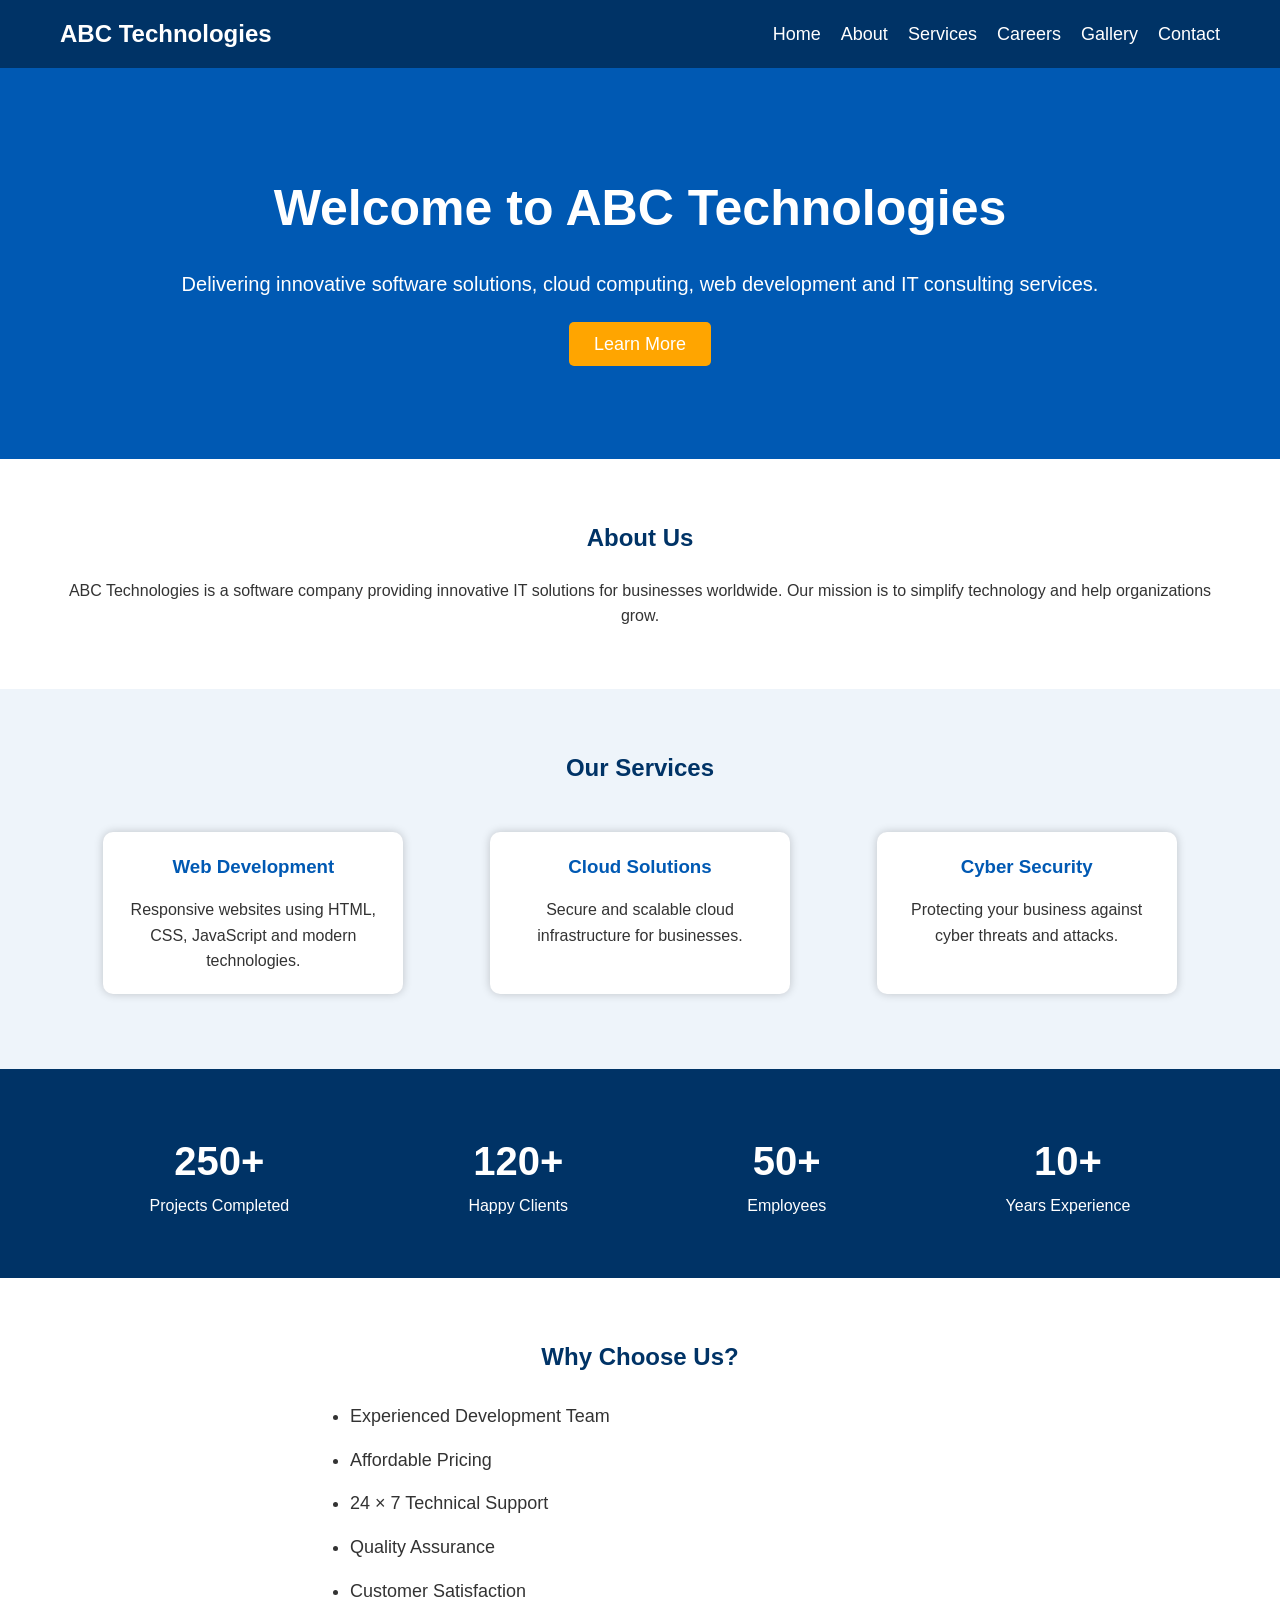
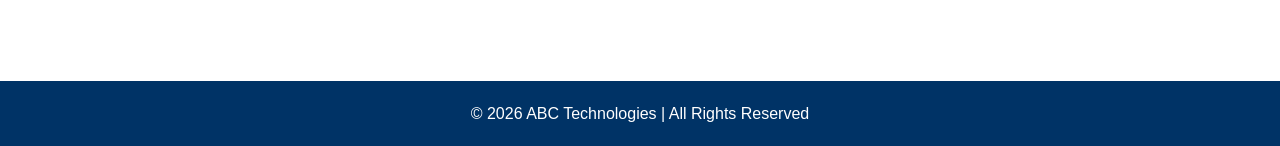
==== index.html @ d262c93c "Intial commit - Corporate Website" ====
<!DOCTYPE html>
<html lang="en">

<head>

    <meta charset="UTF-8">

    <meta name="viewport" content="width=device-width, initial-scale=1.0">

    <title>ABC Technologies</title>

    <link rel="stylesheet" href="css/style.css">

</head>

<body>

    <!-- Navigation -->

    <header>

        <nav class="navbar">

            <div class="logo">

                <h2>ABC Technologies</h2>

            </div>

            <ul class="nav-links">

                <li><a href="index.html">Home</a></li>

                <li><a href="about.html">About</a></li>

                <li><a href="services.html">Services</a></li>

                <li><a href="careers.html">Careers</a></li>

                <li><a href="gallery.html">Gallery</a></li>

                <li><a href="contact.html">Contact</a></li>

            </ul>

        </nav>

    </header>

    <!-- Hero Section -->

    <section class="hero">

        <h1>Welcome to ABC Technologies</h1>

        <p>

            Delivering innovative software solutions, cloud computing,

            web development and IT consulting services.

        </p>

        <a href="about.html" class="btn">Learn More</a>

    </section>

    <!-- About Preview -->

    <section class="about">

        <h2>About Us</h2>

        <p>

            ABC Technologies is a software company providing innovative

            IT solutions for businesses worldwide. Our mission is to

            simplify technology and help organizations grow.

        </p>

    </section>

    <!-- Services -->

    <section class="services">

        <h2>Our Services</h2>

        <div class="service-container">

            <div class="service-box">

                <h3>Web Development</h3>

                <p>

                    Responsive websites using HTML, CSS,

                    JavaScript and modern technologies.

                </p>

            </div>

            <div class="service-box">

                <h3>Cloud Solutions</h3>

                <p>

                    Secure and scalable cloud infrastructure

                    for businesses.

                </p>

            </div>

            <div class="service-box">

                <h3>Cyber Security</h3>

                <p>

                    Protecting your business against

                    cyber threats and attacks.

                </p>

            </div>

        </div>

    </section>

    <!-- Company Statistics -->

    <section class="stats">

        <div class="stat">

            <h2>250+</h2>

            <p>Projects Completed</p>

        </div>

        <div class="stat">

            <h2>120+</h2>

            <p>Happy Clients</p>

        </div>

        <div class="stat">

            <h2>50+</h2>

            <p>Employees</p>

        </div>

        <div class="stat">

            <h2>10+</h2>

            <p>Years Experience</p>

        </div>

    </section>

    <!-- Why Choose Us -->

    <section class="choose">

        <h2>Why Choose Us?</h2>

        <ul>

            <li>Experienced Development Team</li>

            <li>Affordable Pricing</li>

            <li>24 × 7 Technical Support</li>

            <li>Quality Assurance</li>

            <li>Customer Satisfaction</li>

        </ul>

    </section>

    <!-- Footer -->

    <footer>

        <p>

            © 2026 ABC Technologies | All Rights Reserved

        </p>

    </footer>

    <script src="js/script.js"></script>

</body>

</html>
---- css/style.css ----
/* ===========================
   GENERAL
=========================== */

*{
    margin:0;
    padding:0;
    box-sizing:border-box;
    font-family:Arial, Helvetica, sans-serif;
}

body{
    background:#f4f4f4;
    color:#333;
    line-height:1.6;
}

/* ===========================
   NAVIGATION
=========================== */

.navbar{

    display:flex;

    justify-content:space-between;

    align-items:center;

    background:#003366;

    padding:15px 60px;

}

.logo h2{

    color:white;

}

.nav-links{

    list-style:none;

    display:flex;

}

.nav-links li{

    margin-left:20px;

}

.nav-links a{

    color:white;

    text-decoration:none;

    font-size:18px;

}

.nav-links a:hover{

    color:orange;

}

/* ===========================
   HERO SECTION
=========================== */

.hero{

    text-align:center;

    padding:100px 20px;

    background:#0059b3;

    color:white;

}

.hero h1{

    font-size:50px;

    margin-bottom:20px;

}

.hero p{

    font-size:20px;

    margin-bottom:30px;

}

.btn{

    background:orange;

    color:white;

    padding:12px 25px;

    text-decoration:none;

    border-radius:5px;

    font-size:18px;

}

.btn:hover{

    background:#ff8800;

}

/* ===========================
   ABOUT
=========================== */

.about{

    padding:60px;

    text-align:center;

    background:white;

}

.about h2{

    color:#003366;

    margin-bottom:20px;

}

/* ===========================
   SERVICES
=========================== */

.services{

    padding:60px;

    background:#eef4fa;

    text-align:center;

}

.services h2{

    margin-bottom:30px;

    color:#003366;

}

.service-container{

    display:flex;

    justify-content:space-around;

    flex-wrap:wrap;

}

.service-box{

    width:300px;

    background:white;

    padding:20px;

    margin:15px;

    border-radius:10px;

    box-shadow:0px 0px 10px rgba(0,0,0,0.2);

}

.service-box:hover{

    transform:translateY(-5px);

    transition:0.3s;

}

.service-box h3{

    color:#0059b3;

    margin-bottom:15px;

}

/* ===========================
   STATISTICS
=========================== */

.stats{

    display:flex;

    justify-content:space-around;

    background:#003366;

    color:white;

    padding:60px;

    flex-wrap:wrap;

}

.stat{

    text-align:center;

}

.stat h2{

    font-size:40px;

}

/* ===========================
   WHY CHOOSE US
=========================== */

.choose{

    padding:60px;

    background:white;

}

.choose h2{

    text-align:center;

    color:#003366;

    margin-bottom:25px;

}

.choose ul{

    width:50%;

    margin:auto;

}

.choose li{

    margin:15px 0;

    font-size:18px;

}

/* ===========================
   FOOTER
=========================== */

footer{

    background:#003366;

    color:white;

    text-align:center;

    padding:20px;

}

/* ===========================
   RESPONSIVE
=========================== */

@media(max-width:768px){

.navbar{

    flex-direction:column;

}

.nav-links{

    flex-direction:column;

    text-align:center;

}

.nav-links li{

    margin:10px 0;

}

.service-container{

    flex-direction:column;

    align-items:center;

}

.stats{

    flex-direction:column;

}

.choose ul{

    width:90%;

}

.hero h1{

    font-size:35px;

}

.hero p{

    font-size:18px;

}

}
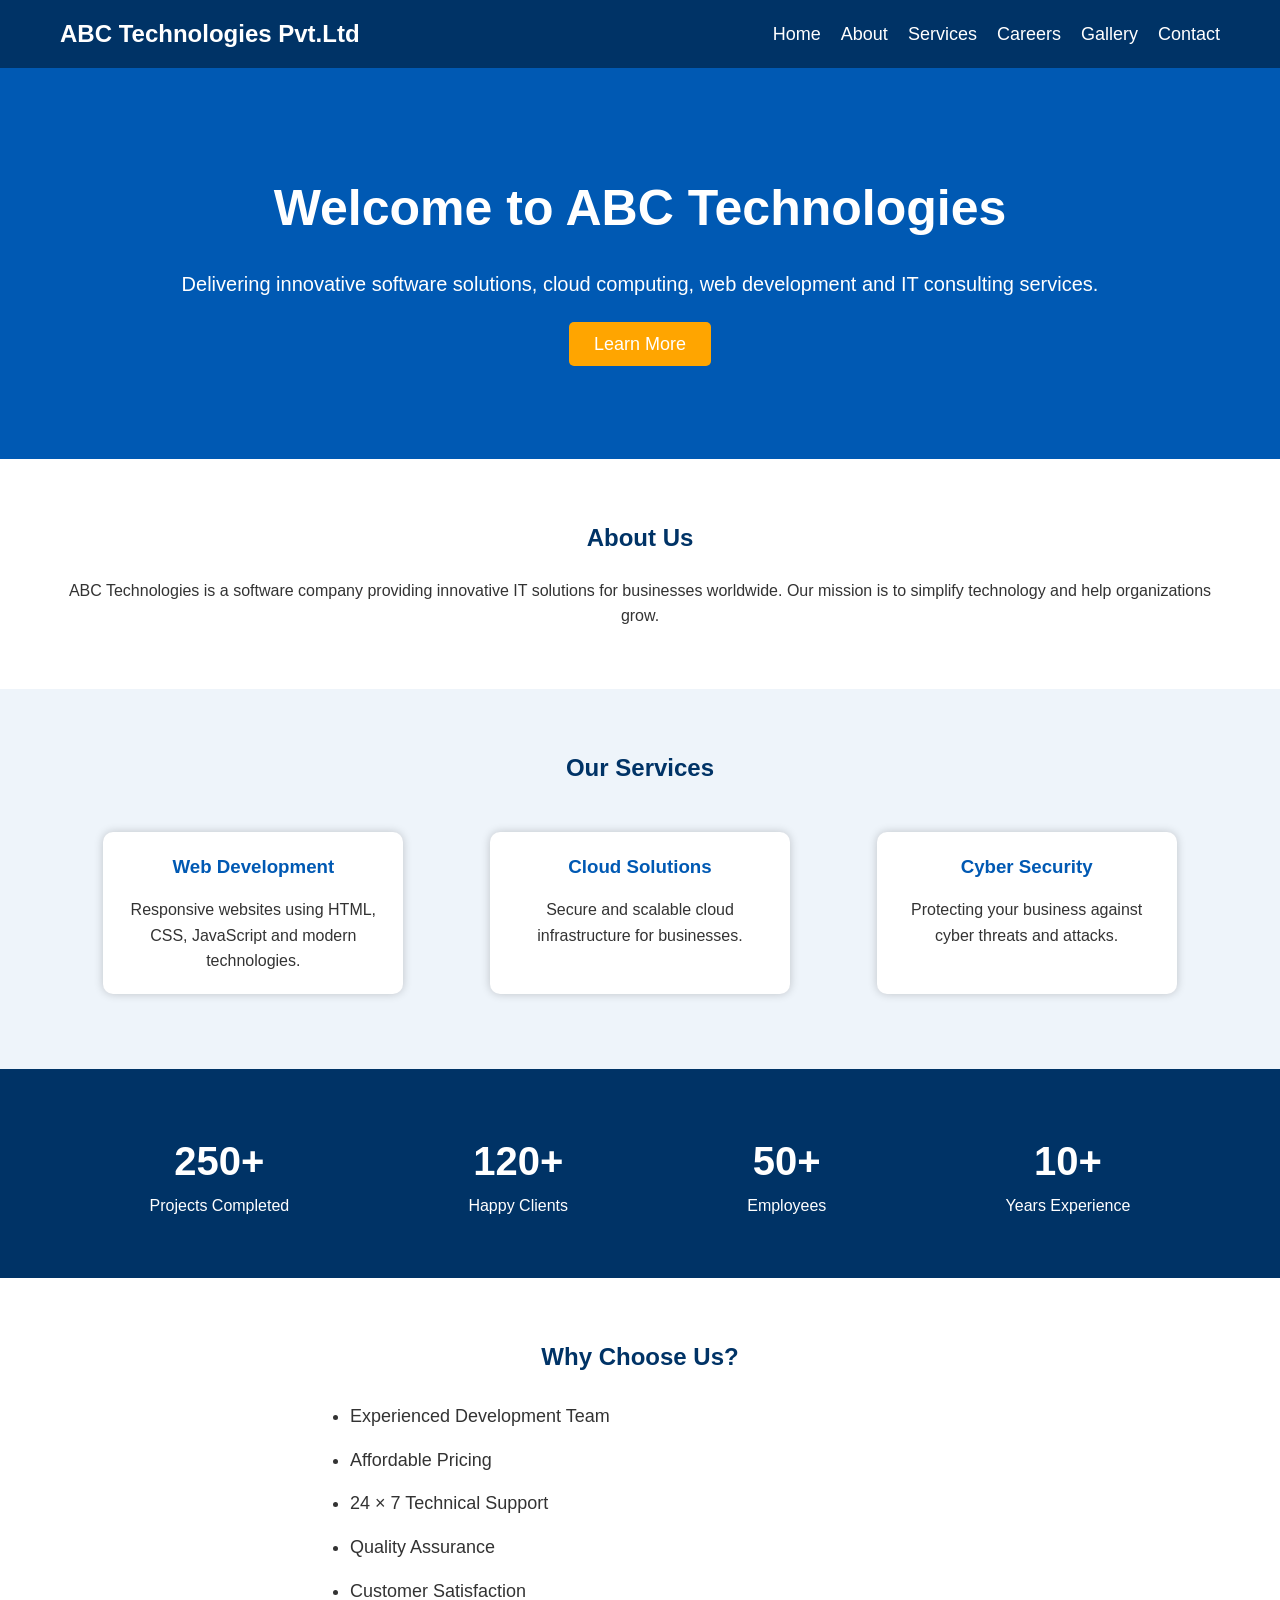
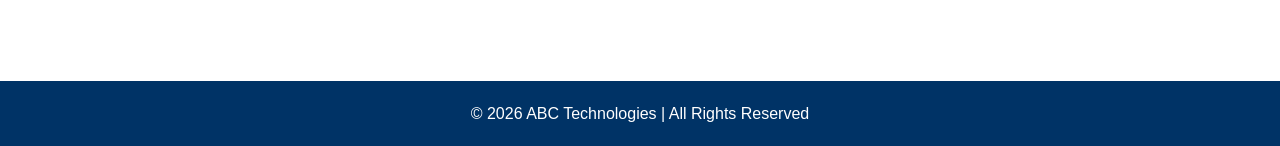
==== commit 30c99f63: "updated homepage title" ====
--- a/index.html
+++ b/index.html
@@ -23,7 +23,7 @@
 
             <div class="logo">
 
-                <h2>ABC Technologies</h2>
+                <h2>ABC Technologies Pvt.Ltd</h2>
 
             </div>
 
